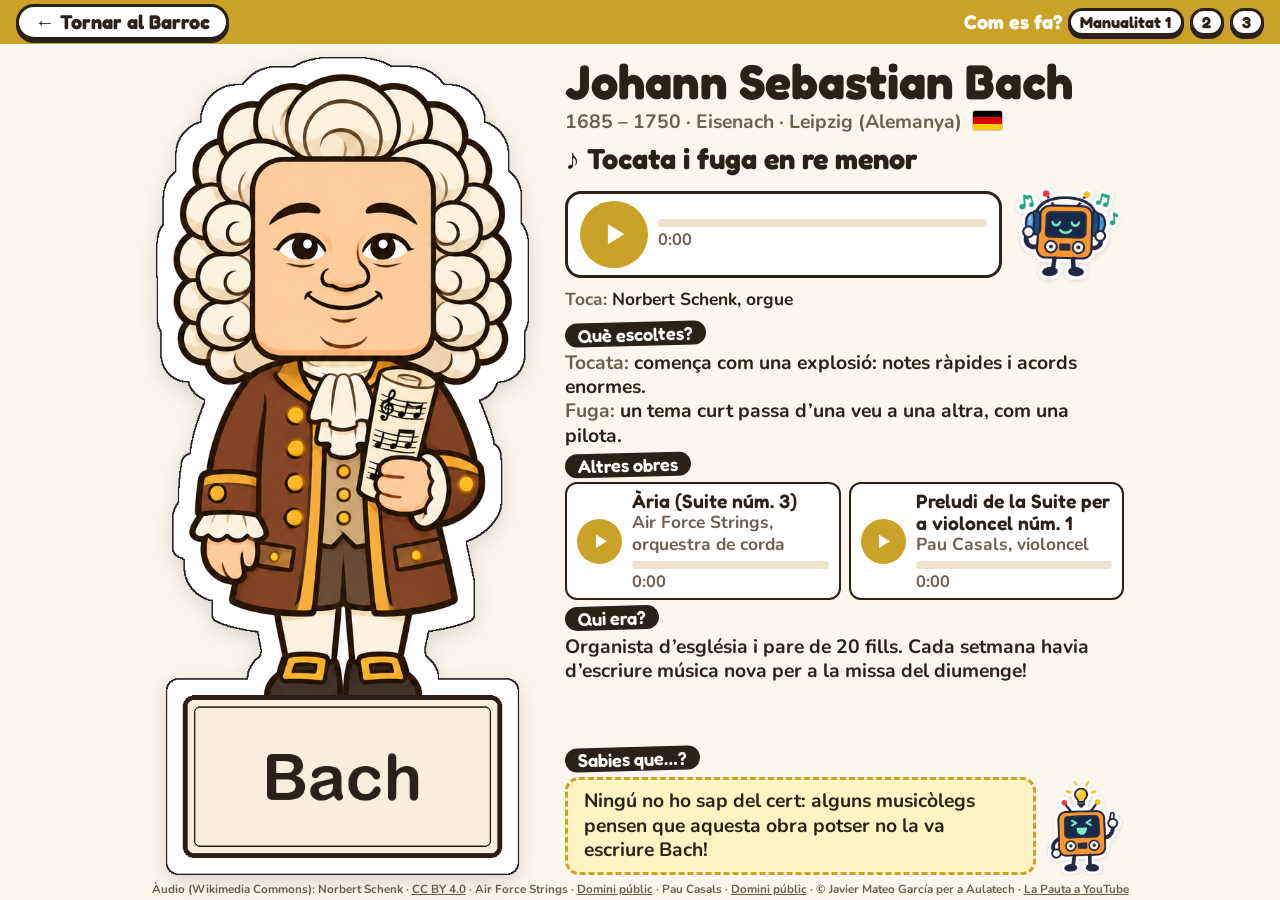
==== compositor.html @ ef349bee "Museu de compositors: web de les manualitats de La Pauta Co-Authored-By: Claude Opus 5.5 <noreply@an" ====
<!doctype html>
<html lang="ca">
<head>
<meta charset="utf-8">
<meta name="viewport" content="width=device-width, initial-scale=1">
<meta name="robots" content="noindex">
<title>Escolta · La Pauta</title>
<link href="https://fonts.googleapis.com/css2?family=Fredoka:wght@500;600;700&family=Nunito:wght@700;800&display=swap" rel="stylesheet">
<style>
  /* Tot en una pantalla, sense scroll: la mida de tot depèn de l'alçada (vh). */
  :root { --paper:#fbf7ee; --ink:#2a2118; --soft:#6d5f50; --epoca:#c9a227; }
  * { box-sizing:border-box; }
  body { margin:0; background:var(--paper); color:var(--ink); font:700 clamp(13px,2.15vh,21px)/1.25 Nunito, system-ui, sans-serif;
         display:flex; flex-direction:column; height:100dvh; overflow:hidden; }
  .banda { flex:none; background:var(--epoca); color:#fff; display:flex; align-items:center; justify-content:space-between;
           gap:10px; padding:.45vh 16px; font:700 clamp(15px,2.6vh,24px) Fredoka, sans-serif; }
  .tornar { color:var(--ink); background:#fff; text-decoration:none; border:3px solid var(--ink); border-radius:999px;
            padding:.15em .8em; box-shadow:0 3px 0 var(--ink); font-size:.85em; white-space:nowrap; }
  .fes { display:flex; align-items:center; gap:6px; font-size:.85em; }
  .fes .tornar { font-size:.8em; padding:.1em .6em; }
  .tornar:active { transform:translateY(3px); box-shadow:none; }
  main { flex:1; min-height:0; width:100%; max-width:1000px; margin:0 auto; padding:1.4vh 16px .8vh;
         display:grid; gap:1.2vh clamp(10px,3vw,36px); grid-template-columns:auto 1fr; grid-template-rows:auto 1fr;
         grid-template-areas:"fig cap" "fig cos"; }
  #figura { grid-area:fig; height:100%; max-width:40vw; object-fit:contain; align-self:center; min-height:0;
            filter:drop-shadow(0 6px 10px #0002); }
  .cap { grid-area:cap; } .cos { grid-area:cos; min-height:0; display:flex; flex-direction:column; gap:.6vh; }
  h1 { font:700 clamp(24px,5.4vh,54px)/1 Fredoka, sans-serif; margin:0 0 .1em; }
  .meta { color:var(--soft); margin:0; }
  .bandera { display:inline-block; width:1.5em; height:1em; vertical-align:-.12em; margin-left:.3em; border-radius:2px; box-shadow:0 0 0 1px #0003; }
  h2 { display:inline-block; font:600 .95em Fredoka, sans-serif; margin:0 0 .3em; color:#fff; background:var(--ink);
       padding:.05em .7em; border-radius:999px; transform:rotate(-1.5deg); }
  p { margin:0; }

  /* Obra principal: reproductor gran + La Pauta escoltant */
  .obra { font:700 clamp(17px,3.2vh,30px)/1.1 Fredoka, sans-serif; margin:1vh 0 .35em; }
  .principal { display:flex; align-items:center; gap:12px; }
  .principal .reproductor { flex:1; max-width:470px; }
  .pauta { flex:none; height:clamp(54px,11vh,120px); }
  .reproductor { display:flex; align-items:center; gap:10px; background:#fff; border:3px solid var(--ink);
                 border-radius:16px; padding:.8vh 12px; }
  .play { flex:none; width:clamp(44px,7.5vh,70px); aspect-ratio:1; border-radius:50%; border:none; background:var(--epoca);
          cursor:pointer; display:grid; place-items:center; padding:0; }
  .play:focus-visible { outline:4px solid var(--ink); outline-offset:3px; }
  .play svg { width:45%; height:45%; fill:#fff; }
  .barra { flex:1; min-width:0; }
  .temps { height:8px; background:#eee3cf; border-radius:4px; overflow:hidden; cursor:pointer; }
  .omple { height:100%; width:0; background:var(--epoca); }
  .rellotge { font-size:.85em; color:var(--soft); margin-top:3px; }
  .interpret { font-size:.9em; color:var(--soft); margin-top:.3em; }
  .interpret b { color:var(--ink); }

  /* Altres obres: reproductors petits */
  .altres { display:grid; grid-template-columns:1fr 1fr; gap:8px; }
  .altres .reproductor { border-width:2px; border-radius:12px; padding:.6vh 10px; }
  .altres .play { width:clamp(34px,5vh,46px); }
  .altres .titol { font:600 1em/1.15 Fredoka, sans-serif; }
  .altres .interpret { margin:0 0 .3em; }

  .buida { background:#fff8; border:2px dashed var(--soft); border-radius:12px; padding:.4em .8em; color:var(--soft); }
  .pista b { color:var(--soft); }
  .sabies { display:flex; align-items:flex-end; gap:10px; margin-top:auto; }
  .curiositat { background:#fff3c4; border:3px dashed var(--epoca); border-radius:14px; padding:.5em .8em; }
  footer { flex:none; font-size:clamp(9px,1.3vh,12px); color:var(--soft); text-align:center; padding:0 16px .4vh; }
  footer a { color:inherit; }

  /* Mòbil vertical: figura + títol i obra principal a dalt; la resta a sota a tot l'ample */
  @media (max-aspect-ratio: 3/4) {
    main { grid-template-columns:36% 1fr; grid-template-areas:"fig cap" "cos cos"; }
    #figura { height:auto; width:100%; max-width:none; max-height:30vh; }
    .principal .pauta { height:clamp(44px,7vh,70px); }
    #figura { max-height:27vh; }
    .altres { gap:5px; }
    body { font-size:clamp(12px,1.7vh,15px); }
    #figura { max-height:25vh; }
    h1 { font-size:clamp(22px,4vh,34px); }
    .obra { font-size:clamp(16px,2.6vh,22px); }
    .altres .reproductor { gap:6px; padding:5px 7px; }
    .altres .play { width:32px; }
    .altres .reproductor:not(.activa) :is(.temps, .rellotge) { display:none; }  /* la barra només surt a l'obra que sona */
    .cos { gap:.8vh; }
  }
</style>
</head>
<body>
<nav class="banda"><a class="tornar" id="tornar" href="#">← Tornar al <span id="epoca"></span></a><span class="fes">Com es fa?<a class="tornar" id="m1">Manualitat 1</a><a class="tornar" id="m2">2</a><a class="tornar" id="m3">3</a></span></nav>
<main>
  <img id="figura" alt="">
  <div class="cap">
    <h1 id="nom"></h1>
    <p class="meta" id="dates"></p>
    <div id="principal"></div>
  </div>
  <div class="cos">
    <section><h2>Què escoltes?</h2><div id="pistes"></div></section>
    <section><h2>Altres obres</h2><div class="altres" id="altres"></div></section>
    <section><h2>Qui era?</h2><p id="qui"></p></section>
    <section class="sabies">
      <div style="flex:1"><h2>Sabies que…?</h2><p class="curiositat" id="curiositat"></p></div>
      <img class="pauta" id="pauta-idea" alt="La Pauta té una idea">
    </section>
  </div>
</main>
<footer><span id="credits"></span> · © Javier Mateo García per a Aulatech · <a href="https://www.youtube.com/@lapautamusica" target="_blank" rel="noopener">La Pauta a YouTube</a></footer>
<audio id="audio" preload="none"></audio>
<script src="dades.js"></script>
<script>
const id = new URLSearchParams(location.search).get("c") || location.pathname.split("/").filter(Boolean).pop();
const clau = id in COMPOSITORS ? id : "bach";
const c = COMPOSITORS[clau];
const $ = s => document.getElementById(s);
const vestit = PAUTA[c.epoca] || "base";
const PLAY = "M7 4v16l13-8z", PAUSA = "M6 4h4v16H6zM14 4h4v16h-4z";

document.documentElement.style.setProperty("--epoca", EPOQUES[c.epoca]);
document.title = `${c.nom} · Escolta`;
$("epoca").textContent = c.epoca;
$("tornar").href = `epoca.html?e=${encodeURIComponent(c.epoca)}`;
for (const n of [1, 2, 3]) $(`m${n}`).href = `com-es-fa.html?c=${clau}&m=${n}`;
$("figura").src = `img/${clau}.png`;
$("figura").alt = `Figura de ${c.nom}`;
$("nom").textContent = c.nom;
$("dates").innerHTML = `${c.dates} · ${c.lloc} ${[].concat(c.pais).map(p => `<span class="bandera" style="background:${BANDERES[p]}"></span>`).join("")}`;
$("qui").textContent = c.qui;
$("curiositat").textContent = c.curiositat;
$("pauta-idea").src = `img/pauta-${vestit}-idea.png`;
$("pistes").innerHTML = c.pistes.map(p => `<p class="pista"><b>${p.titol}:</b> ${p.text}</p>`).join("");

// i = 0: obra principal (gran, sense títol dins). i > 0: altres obres (títol i intèrpret dins).
const reproductor = (o, i) => `
  <div class="reproductor" data-i="${i}">
    <button class="play" aria-label="Escolta: ${o.titol}"><svg viewBox="0 0 24 24"><path d="${PLAY}"/></svg></button>
    <div class="barra">
      ${i ? `<div class="titol">${o.titol}</div><div class="interpret">${o.interpret}</div>` : ""}
      <div class="temps" tabindex="0" role="slider" aria-label="Posició"><div class="omple"></div></div>
      <div class="rellotge">0:00</div>
    </div>
  </div>`;
const [principal, ...altres] = c.obres;
if (!principal) {  // sense_audio: cap gravació lliure (p. ex. música encara protegida)
  $("principal").innerHTML = `<p class="buida" style="margin-top:1vh">Encara no hem trobat cap gravació lliure per escoltar aquí. Busca-la amb el teu professor!</p>`;
  $("altres").closest("section").hidden = true;
  $("credits").textContent = "";
} else {
$("principal").innerHTML = `
  <p class="obra">♪ ${principal.titol}</p>
  <div class="principal">${reproductor(principal, 0)}<img class="pauta" src="img/pauta-${vestit}-escolta.png" alt="La Pauta escoltant"></div>
  <p class="interpret">Toca: <b>${principal.interpret}</b></p>`;
$("altres").innerHTML = altres.map((o, i) => reproductor(o, i + 1)).join("");
if (!altres.length) $("altres").outerHTML = `<p class="buida">Encara no hem trobat cap altra gravació lliure de ${c.nom.split(" ").pop()}. Aviat n’hi haurà més!</p>`;
}
// Crèdits: un per intèrpret (si toca diverses obres, surt un sol cop).
const vist = {};
if (c.obres.length) $("credits").innerHTML = "Àudio (Wikimedia Commons): " + c.obres.filter(o => !vist[o.interpret.split(",")[0]] && (vist[o.interpret.split(",")[0]] = 1)).map(o =>
  `${o.interpret.split(",")[0]} · <a href="${o.font}" target="_blank" rel="noopener">${o.llicencia}</a>`).join(" · ");

// Un sol <audio> per a totes les obres: si en poses una, s'atura l'altra.
const a = $("audio");
let actual = -1;
const caixa = i => document.querySelector(`.reproductor[data-i="${i}"]`);
const mmss = t => `${Math.floor(t / 60)}:${String(Math.floor(t % 60)).padStart(2, "0")}`;
document.querySelectorAll(".reproductor").forEach(r => {
  const i = +r.dataset.i;
  r.querySelector(".play").onclick = () => {
    if (i !== actual) {
      if (actual >= 0) { caixa(actual).querySelector(".omple").style.width = 0; caixa(actual).querySelector(".rellotge").textContent = "0:00"; }
      if (actual >= 0) caixa(actual).classList.remove("activa");
      actual = i; a.src = c.obres[i].src; r.classList.add("activa");
    }
    a.paused ? a.play() : a.pause();
  };
  const t = r.querySelector(".temps");
  t.onclick = e => { if (i === actual && a.duration) a.currentTime = (e.offsetX / t.clientWidth) * a.duration; };
  t.onkeydown = e => { if (i !== actual) return; if (e.key === "ArrowRight") a.currentTime += 10; if (e.key === "ArrowLeft") a.currentTime -= 10; };
});
a.onplay = a.onpause = () => document.querySelectorAll(".reproductor").forEach(r => {
  r.querySelector("path").setAttribute("d", +r.dataset.i === actual && !a.paused ? PAUSA : PLAY);
});
a.ontimeupdate = () => {
  const r = caixa(actual); if (!r) return;
  r.querySelector(".omple").style.width = `${(a.currentTime / a.duration) * 100 || 0}%`;
  r.querySelector(".rellotge").textContent = `${mmss(a.currentTime)} / ${a.duration ? mmss(a.duration) : "–"}`;
};

// Tot ha de cabre en una pantalla: si algun bloc desborda (textos llargs, pantalles petites),
// es redueix la lletra de tota la pàgina de mig en mig píxel fins que hi cap.
const desborda = () => [...document.querySelectorAll("main, .cap, .cos, .barra, .reproductor")]
  .some(e => e.scrollHeight > e.clientHeight + 1 || e.scrollWidth > e.clientWidth + 1);
function encaixa() {
  document.body.style.fontSize = "";
  let mida = parseFloat(getComputedStyle(document.body).fontSize);
  while (desborda() && mida > 9) document.body.style.fontSize = `${mida -= 0.5}px`;
}
document.fonts.ready.then(encaixa);
$("figura").addEventListener("load", encaixa);  // l'amplada de la figura canvia l'espai del text
document.querySelectorAll(".pauta, #pauta-idea").forEach(i => i.addEventListener("load", encaixa));
addEventListener("resize", encaixa);
</script>
</body>
</html>
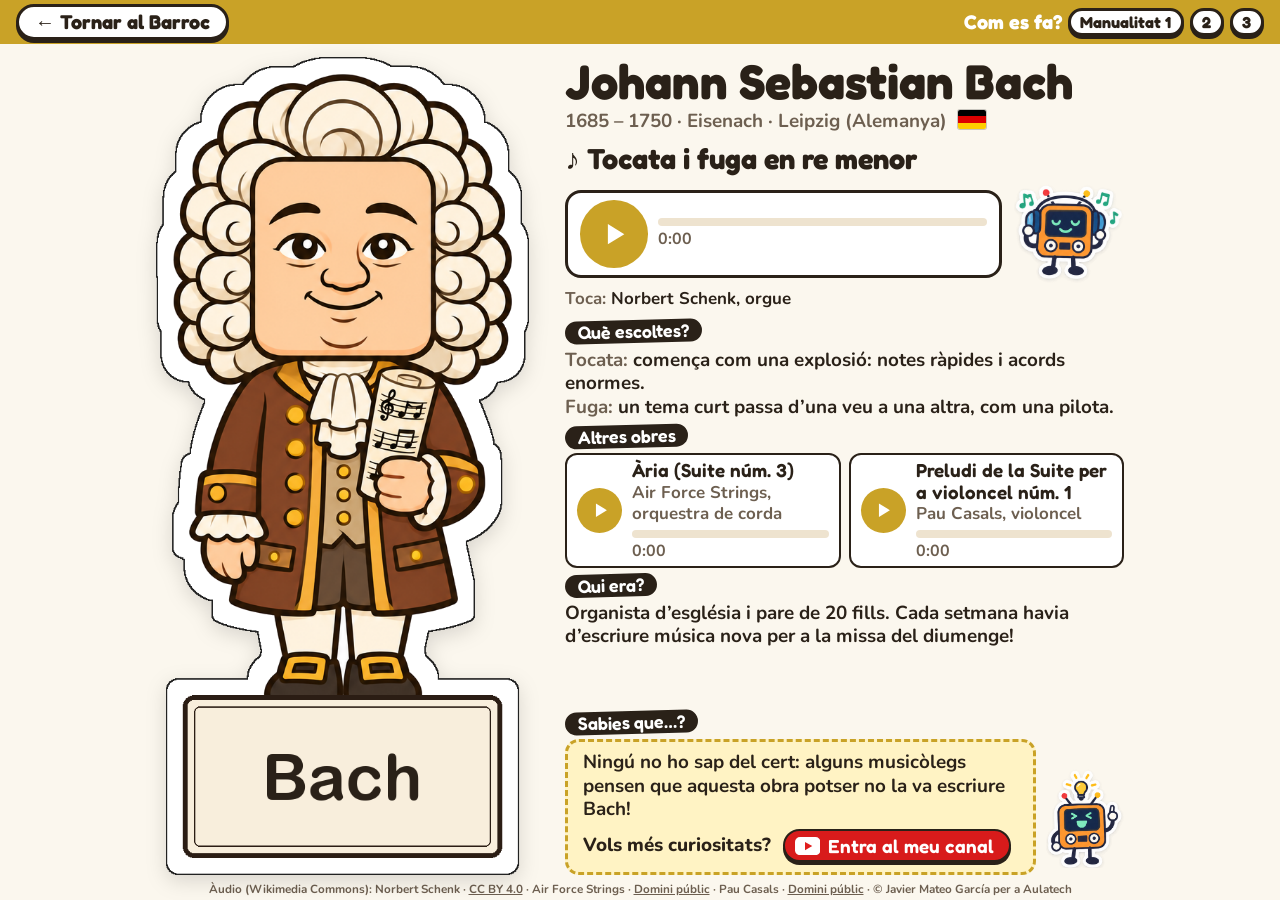
==== commit e43f9072: "Mozart a la portada i botó del canal a «Sabies que…?» Co-Authored-By: Claude Opus 5.5 <noreply@anthr" ====
--- a/compositor.html
+++ b/compositor.html
@@ -60,6 +60,13 @@
   .buida { background:#fff8; border:2px dashed var(--soft); border-radius:12px; padding:.4em .8em; color:var(--soft); }
   .pista b { color:var(--soft); }
   .sabies { display:flex; align-items:flex-end; gap:10px; margin-top:auto; }
+  .canal { display:flex; flex-wrap:wrap; align-items:center; gap:.3em .6em; margin-top:.4em; font-weight:800; }
+  .boto-yt { display:inline-flex; align-items:center; gap:.4em; padding:.18em .8em .18em .55em; background:#d81b1b; color:#fff; border:2px solid var(--ink);
+             border-radius:999px; box-shadow:0 3px 0 var(--ink); font:600 1em Fredoka, sans-serif; text-decoration:none; white-space:nowrap; transition:transform .12s, box-shadow .12s; }
+  .boto-yt svg { width:1.35em; height:auto; flex:none; }
+  .boto-yt:hover { transform:translateY(-1px); box-shadow:0 4px 0 var(--ink); }
+  .boto-yt:active { transform:translateY(3px); box-shadow:0 0 0 var(--ink); }
+  .pauta-canal { flex:none; display:block; }
   .curiositat { background:#fff3c4; border:3px dashed var(--epoca); border-radius:14px; padding:.5em .8em; }
   footer { flex:none; font-size:clamp(9px,1.3vh,12px); color:var(--soft); text-align:center; padding:0 16px .4vh; }
   footer a { color:inherit; }
@@ -96,12 +103,12 @@
     <section><h2>Altres obres</h2><div class="altres" id="altres"></div></section>
     <section><h2>Qui era?</h2><p id="qui"></p></section>
     <section class="sabies">
-      <div style="flex:1"><h2>Sabies que…?</h2><p class="curiositat" id="curiositat"></p></div>
-      <img class="pauta" id="pauta-idea" alt="La Pauta té una idea">
+      <div style="flex:1"><h2>Sabies que…?</h2><p class="curiositat"><span id="curiositat"></span><span class="canal">Vols més curiositats? <a class="boto-yt" href="https://www.youtube.com/@lapautamusica" target="_blank" rel="noopener"><svg viewBox="0 0 28 20" aria-hidden="true"><rect width="28" height="20" rx="5.5" fill="#fff"/><path d="M11 5.5v9l8-4.5z" fill="#e01e1e"/></svg>Entra al meu canal</a></span></p></div>
+      <a class="pauta-canal" href="https://www.youtube.com/@lapautamusica" target="_blank" rel="noopener" aria-label="Canal de La Pauta a YouTube"><img class="pauta" id="pauta-idea" alt=""></a>
     </section>
   </div>
 </main>
-<footer><span id="credits"></span> · © Javier Mateo García per a Aulatech · <a href="https://www.youtube.com/@lapautamusica" target="_blank" rel="noopener">La Pauta a YouTube</a></footer>
+<footer><span id="credits"></span> · © Javier Mateo García per a Aulatech</footer>
 <audio id="audio" preload="none"></audio>
 <script src="dades.js"></script>
 <script>
